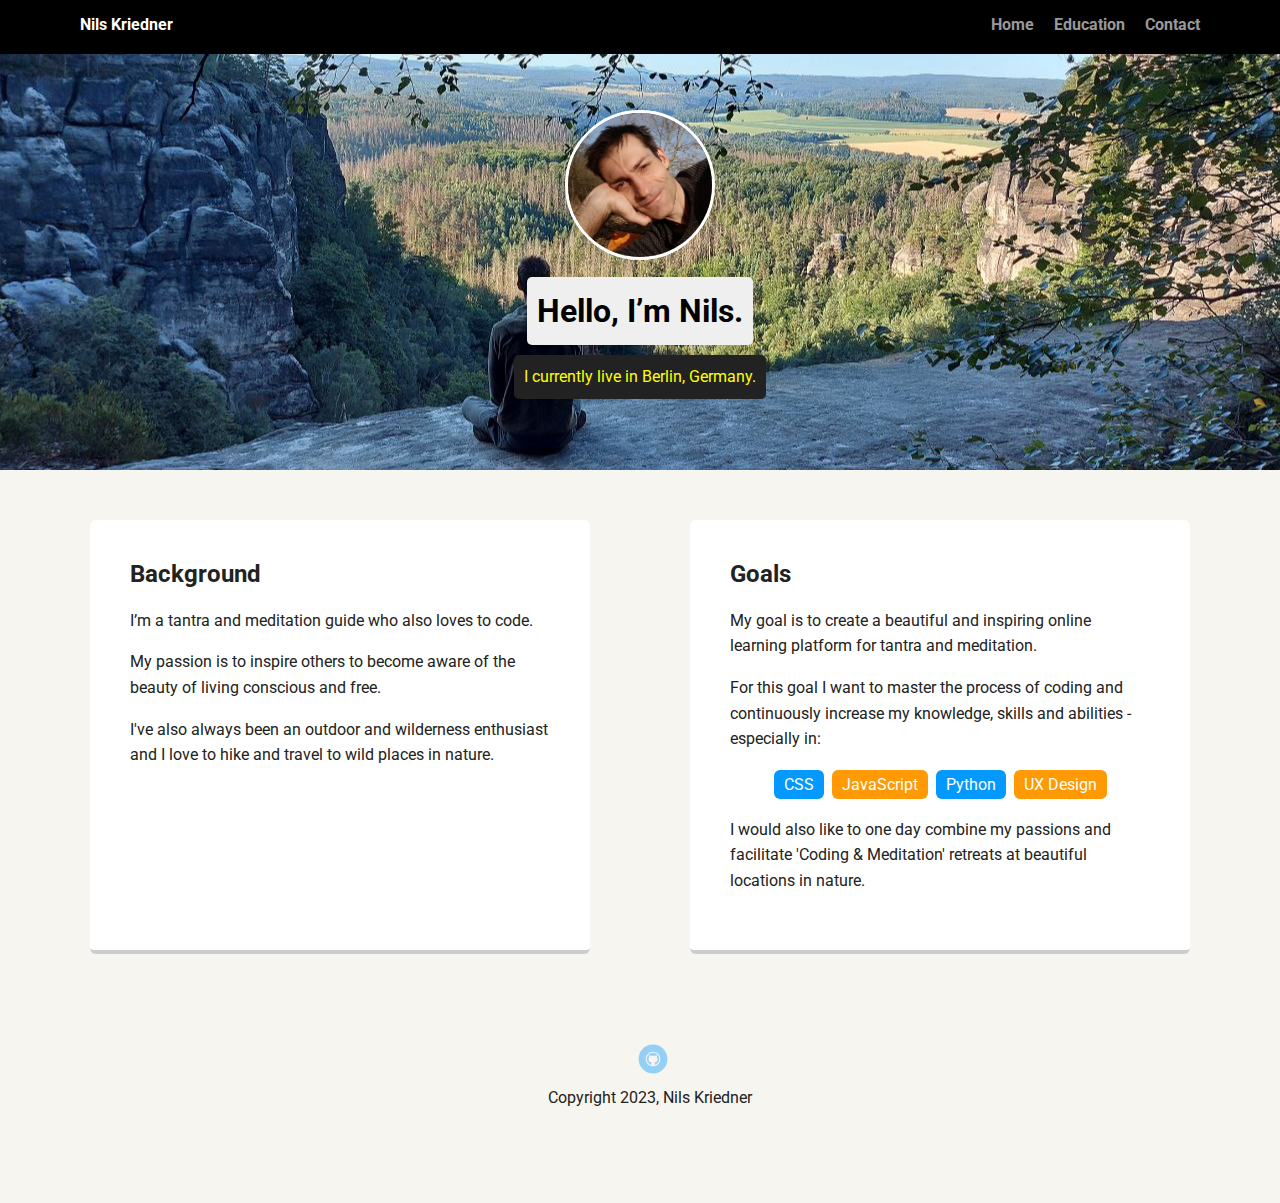
==== index.html @ cd1e2b6f "Correct and update text on all pages + restore a mistakenly deleted css rule for the github icon" ====
<!DOCTYPE html>
<html lang="en">
    <head>
        <meta charset="utf-8" />
        <title>Nils Kriedner's Profile | Home</title>
        <meta name="viewport" content="width=device-width, initial-scale=1.0" />
        <link rel="stylesheet" href="styles.css" />
        <link href="https://fonts.googleapis.com/css?family=Muli%7CRoboto:400,300,500,700,900" rel="stylesheet" />
    </head>
    <body>
        <div class="main-nav">
            <ul class="nav">
                <li class="name">Nils Kriedner</li>
                <li><a href="#">Home</a></li>
                <li><a href="education.html">Education</a></li>
                <li><a href="contact.html">Contact</a></li>
            </ul>
        </div>

        <header>
            <img src="images/nils-kriedner.jpg" alt="Photo of Nils Kriedner" class="profile-image" />
            <h1 class="tag name">Hello, I’m Nils.</h1>
            <p class="tag location">I currently live in Berlin, Germany.</p>
        </header>

        <main class="flex">
            <div class="card">
                <h2>Background</h2>
                <p>I’m a tantra and meditation guide who also loves to code.</p>
                <p>My passion is to inspire others to become aware of the beauty of living conscious and free.</p>
                <p>
                    I've also always been an outdoor and wilderness enthusiast and I love to hike and travel to wild
                    places in nature.
                </p>
            </div>

            <div class="card">
                <h2>Goals</h2>
                <p>
                    My goal is to create a beautiful and inspiring online learning platform for tantra and meditation.
                </p>
                <p>
                    For this goal I want to master the process of coding and continuously increase my knowledge, skills
                    and abilities - especially in:
                </p>
                <ul class="skills">
                    <li>CSS</li>
                    <li>JavaScript</li>
                    <li>Python</li>
                    <li>UX Design</li>
                </ul>
                <p>
                    I would also like to one day combine my passions and facilitate 'Coding & Meditation' retreats at
                    beautiful locations in nature.
                </p>
            </div>
        </main>
        <footer>
            <ul>
                <li><a href="https://github.com/nkriedner" class="social github" target="_blank">Github</a></li>
            </ul>
            <p class="copyright">Copyright 2023, Nils Kriedner</p>
        </footer>
    </body>
</html>
---- styles.css ----
/* Global Layout Set-up */
* {
    box-sizing: border-box;
}

body {
    margin: 0;
    padding: 0;
    text-align: center;
    font-family: "Roboto", sans-serif;
    color: #222;
    background: #f7f5f0;
}
/* Link Styles */

a {
    text-decoration: none;
    color: #999;
}
a:hover {
    color: #6633ff;
}

/* Section Styles */

.main-nav {
    width: 100%;
    background: black;
    min-height: 30px;
    padding: 10px;
    position: fixed;
    text-align: center;
}
.nav {
    display: flex;
    justify-content: space-around;
    font-weight: 700;
    list-style-type: none;
    margin: 0 auto;
    padding: 0;
}

.nav .name {
    display: block;
    margin-right: auto;
    color: white;
}
.nav li {
    padding: 5px 10px 10px 10px;
}
.nav a {
    transition: all 0.5s;
}
.nav a:hover {
    color: white;
}

header {
    text-align: center;
    background: url("images/saxonian-suisse.jpg") no-repeat center center;
    background-size: cover;
    overflow: hidden;
    padding-top: 60px;
}
header {
    line-height: 1.5;
}
header .profile-image {
    margin-top: 50px;
    width: 150px;
    height: 150px;
    border-radius: 50%;
    border: 3px solid white;
    transition: all 0.5s;
}
header .profile-image:hover {
    transform: scale(1.2) rotate(5deg);
}
.tag {
    background-color: #efefef;
    color: black;
    padding: 10px;
    border-radius: 5px;
    display: table;
    margin: 10px auto;
}
.location {
    background-color: #222;
    color: yellow;
}
.card {
    margin: 30px;
    padding: 20px 40px 40px;
    max-width: 500px;
    text-align: left;
    background: #fff;
    border-bottom: 4px solid #ccc;
    border-radius: 6px;
    transition: all 0.5s;
}
.card:hover {
    border-color: #ff99ff;
}

ul.skills {
    padding: 0;
    text-align: center;
}

.skills li {
    border-radius: 6px;
    display: inline-block;
    background: #ff9904;
    color: white;
    padding: 5px 10px;
    margin: 2px;
}

.skills li:nth-child(odd) {
    background: #0399ff;
}

footer {
    width: 100%;
    min-height: 30px;
    padding: 20px 0 40px 20px;
}

footer .copyright {
    top: -8px;
    font-size: 0.75em;
}

footer ul {
    list-style-type: none;
    margin: 0;
    padding: 0;
}

footer ul li {
    display: inline-block;
}

a.social {
    display: inline-block;
    text-indent: -9999px;
    margin-left: 5px;
    width: 30px;
    height: 30px;
    background-size: 30px 30px;
    opacity: 0.4;
    transition: all 0.5s;
}
/* a.twitter {
    background-image: url(images/twitter.svg);
}
a.linkedin {
    background-image: url(images/linkedin.svg);
}
a.github {
    background-image: url(images/github.svg);
} */
a.social:hover {
    opacity: 1;
}
a.github {
    background-image: url(images/github.svg);
}
a.social:hover {
    opacity: 1;
}
.clearfix {
    clear: both;
}
.clearfix {
    clear: both;
}

/* Styles for larger screens */
@media screen and (min-width: 720px) {
    .flex {
        display: -ms-flexbox; /* TWEENER - IE 10 */
        display: flex;
        max-width: 1200px;
        -ms-flex-pack: distribute;
        justify-content: space-around;
        margin: 0 auto;
    }

    header {
        min-height: 470px;
    }

    .nav {
        max-width: 1200px;
        padding: 0 30px;
    }

    main {
        padding-top: 20px;
    }

    main p {
        line-height: 1.6em;
    }

    footer {
        font-size: 1.3em;
        max-width: 1200px;
        margin: 40px auto;
    }
}

/* My Styles */
.img-center-container {
    display: flex;
    justify-content: center;
    align-items: center;
}

.card img {
    width: 60%;
    margin: 1rem 0;
}

.center-align {
    text-align: center;
}

ul.bio li {
    margin-bottom: 1rem;
}
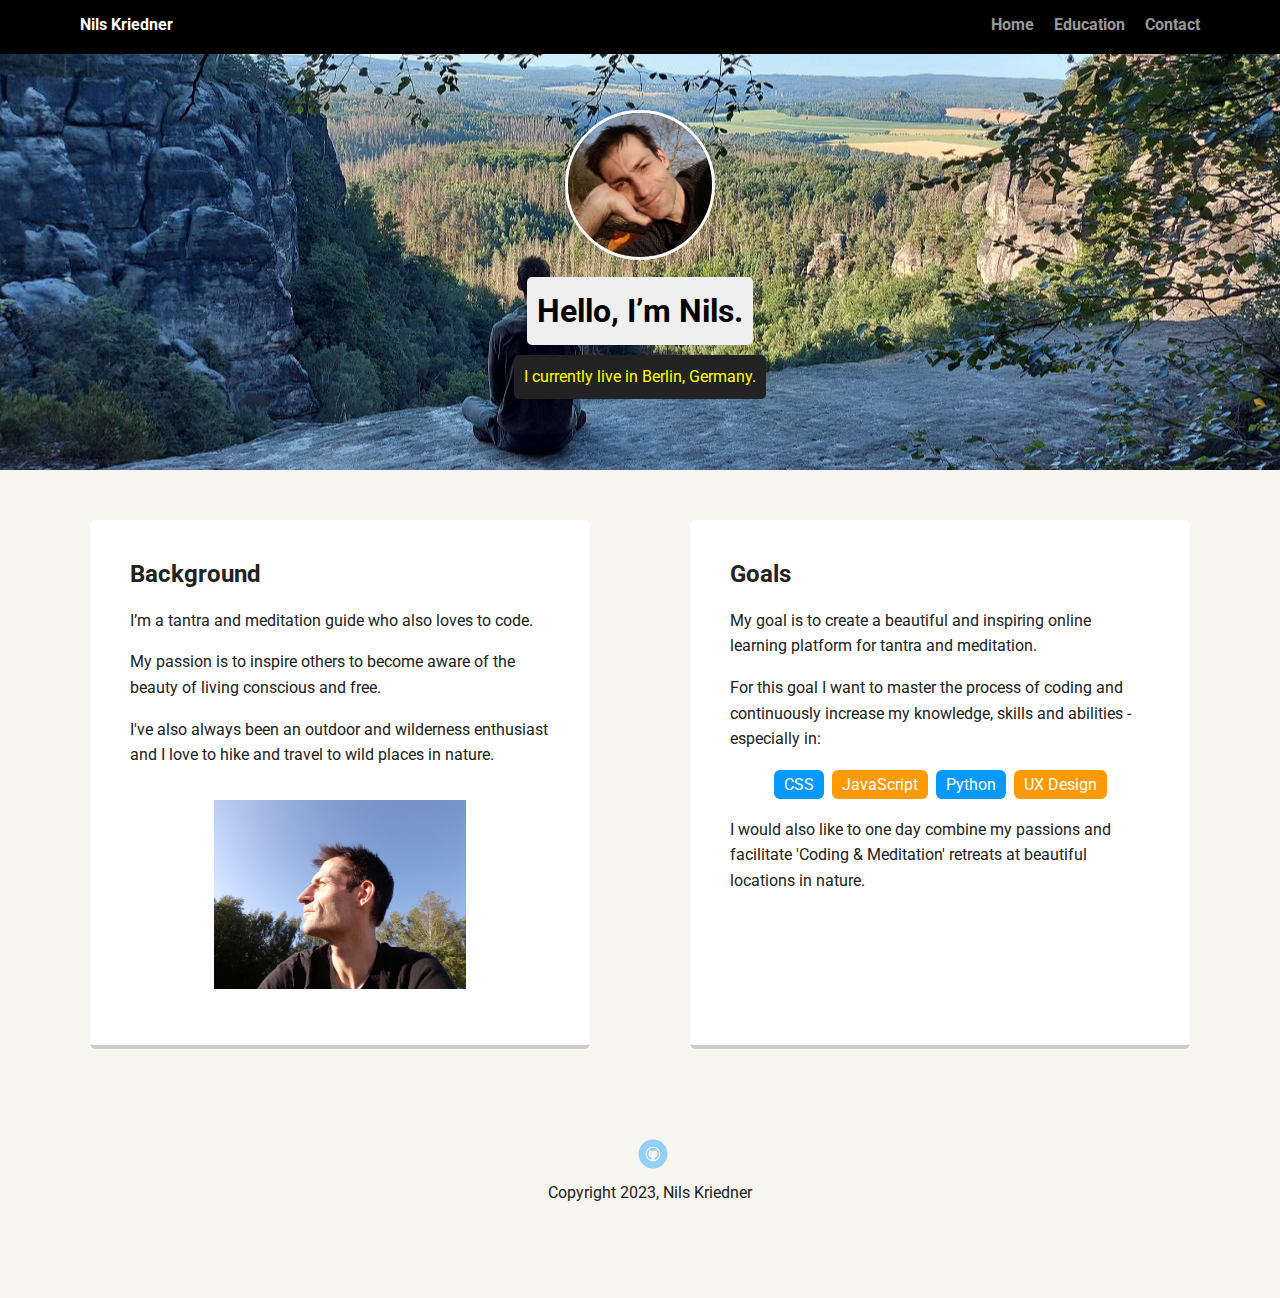
==== commit acadb51a: "Add another nature image to start page + add alt description to image on education page" ====
--- a/index.html
+++ b/index.html
@@ -32,6 +32,9 @@
                     I've also always been an outdoor and wilderness enthusiast and I love to hike and travel to wild
                     places in nature.
                 </p>
+                <div class="img-center-container">
+                    <img src="images/nils-in-nature.jpeg" alt="nils in nature" />
+                </div>
             </div>
 
             <div class="card">
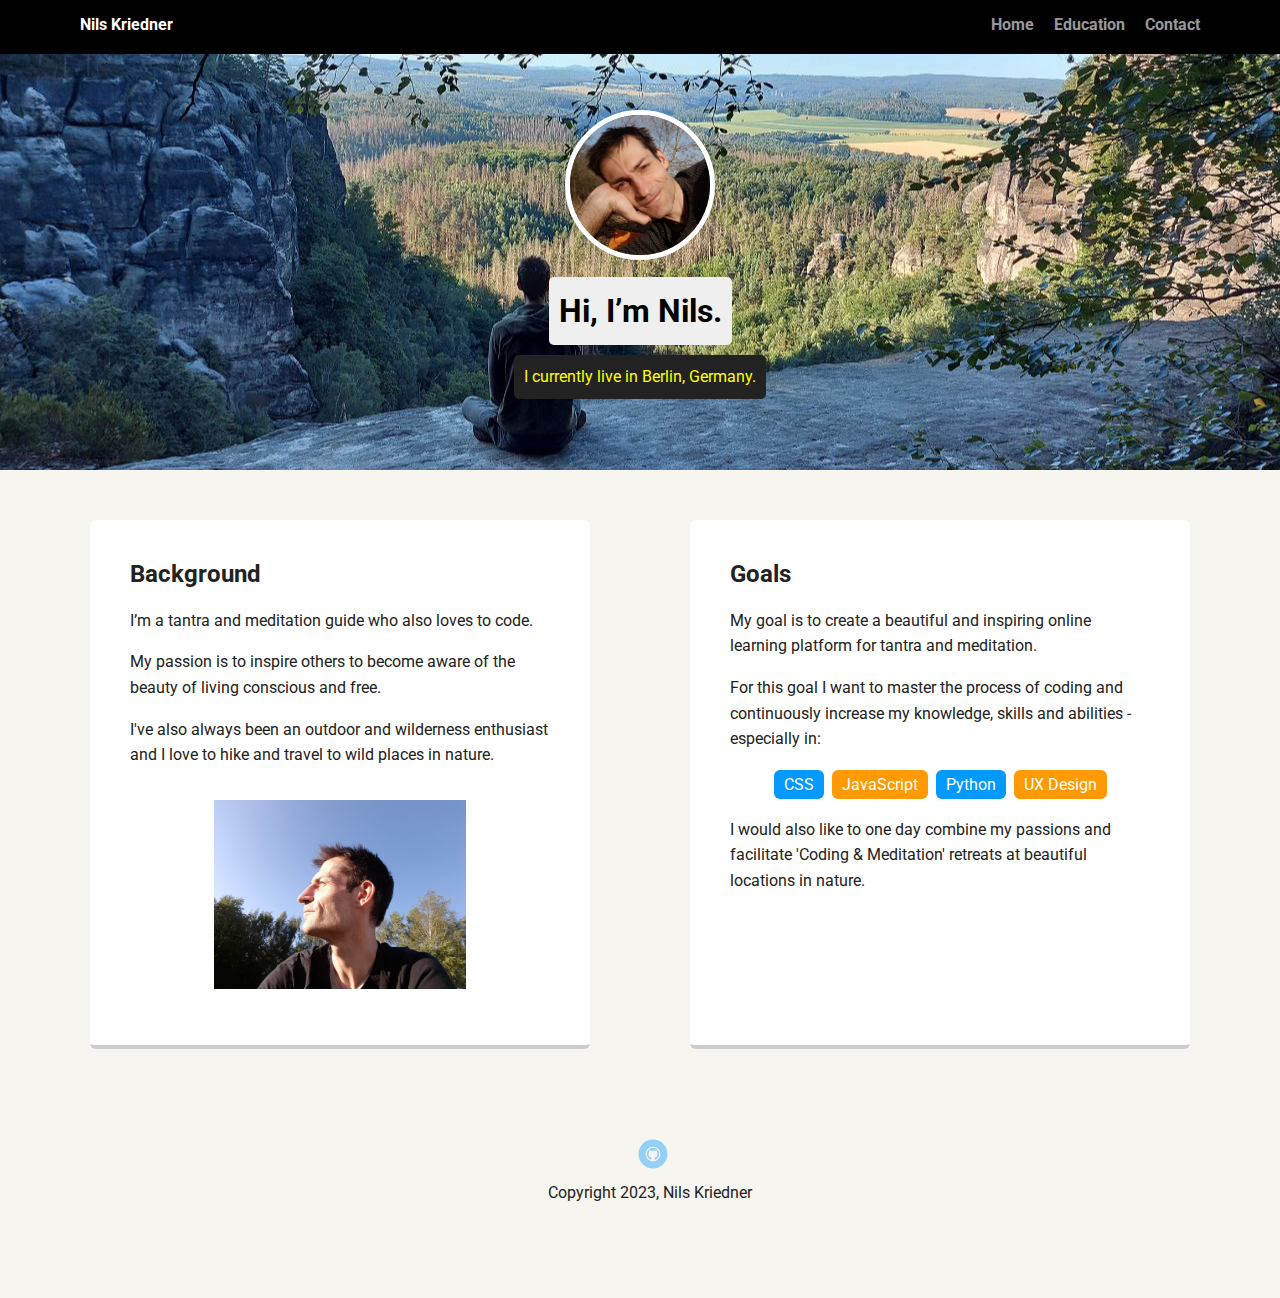
==== commit e13eca60: "Update text in h1 on index.html and education.html" ====
--- a/index.html
+++ b/index.html
@@ -19,7 +19,7 @@
 
         <header>
             <img src="images/nils-kriedner.jpg" alt="Photo of Nils Kriedner" class="profile-image" />
-            <h1 class="tag name">Hello, I’m Nils.</h1>
+            <h1 class="tag name">Hi, I’m Nils.</h1>
             <p class="tag location">I currently live in Berlin, Germany.</p>
         </header>
 
--- a/styles.css
+++ b/styles.css
@@ -70,11 +70,11 @@
     width: 150px;
     height: 150px;
     border-radius: 50%;
-    border: 3px solid white;
-    transition: all 0.5s;
+    border: 5px solid white; /* changed the thickness of the border */
+    transition: all 0.6s; /* changed the duration */
 }
 header .profile-image:hover {
-    transform: scale(1.2) rotate(5deg);
+    transform: scale(1.1) rotate(4deg); /* changed the scale and rotate ratio */
 }
 .tag {
     background-color: #efefef;
@@ -151,18 +151,15 @@
     opacity: 0.4;
     transition: all 0.5s;
 }
+a.social:hover {
+    opacity: 1;
+}
 /* a.twitter {
     background-image: url(images/twitter.svg);
 }
 a.linkedin {
     background-image: url(images/linkedin.svg);
-}
-a.github {
-    background-image: url(images/github.svg);
 } */
-a.social:hover {
-    opacity: 1;
-}
 a.github {
     background-image: url(images/github.svg);
 }
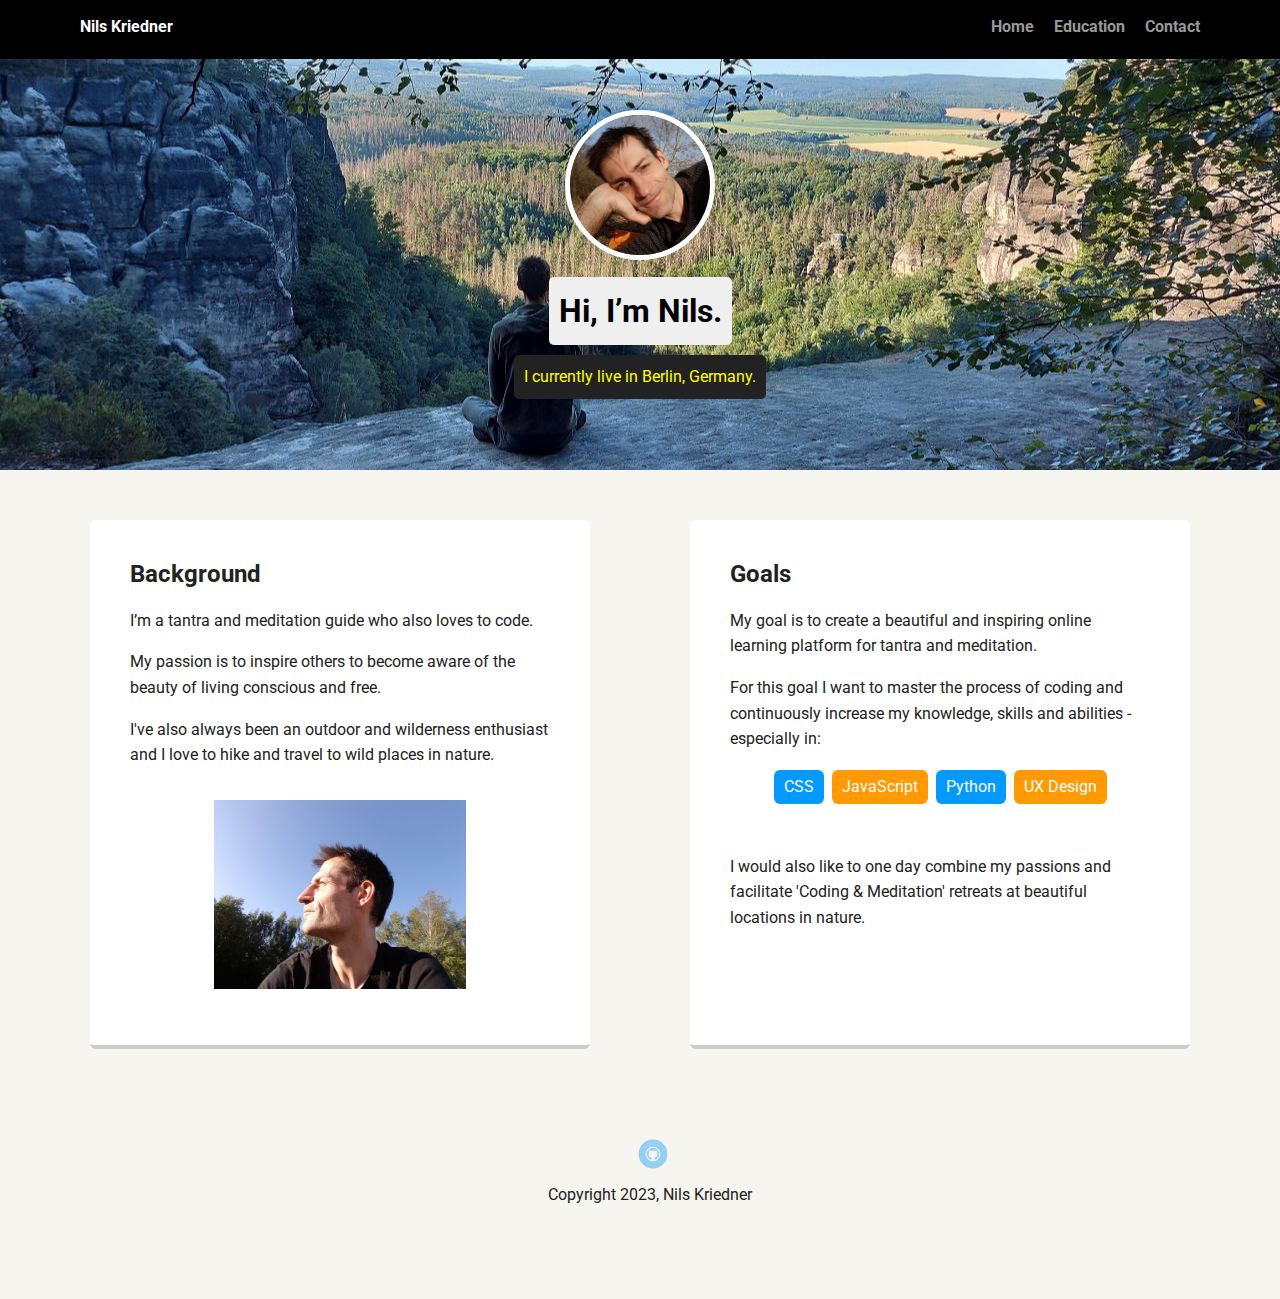
==== commit 023b6f01: "Update minor design and content aspects" ====
--- a/index.html
+++ b/index.html
@@ -8,14 +8,14 @@
         <link href="https://fonts.googleapis.com/css?family=Muli%7CRoboto:400,300,500,700,900" rel="stylesheet" />
     </head>
     <body>
-        <div class="main-nav">
+        <nav class="main-nav">
             <ul class="nav">
                 <li class="name">Nils Kriedner</li>
                 <li><a href="#">Home</a></li>
                 <li><a href="education.html">Education</a></li>
                 <li><a href="contact.html">Contact</a></li>
             </ul>
-        </div>
+        </nav>
 
         <header>
             <img src="images/nils-kriedner.jpg" alt="Photo of Nils Kriedner" class="profile-image" />
@@ -24,7 +24,7 @@
         </header>
 
         <main class="flex">
-            <div class="card">
+            <section class="card">
                 <h2>Background</h2>
                 <p>I’m a tantra and meditation guide who also loves to code.</p>
                 <p>My passion is to inspire others to become aware of the beauty of living conscious and free.</p>
@@ -35,9 +35,9 @@
                 <div class="img-center-container">
                     <img src="images/nils-in-nature.jpeg" alt="nils in nature" />
                 </div>
-            </div>
+            </section>
 
-            <div class="card">
+            <section class="card">
                 <h2>Goals</h2>
                 <p>
                     My goal is to create a beautiful and inspiring online learning platform for tantra and meditation.
@@ -52,11 +52,11 @@
                     <li>Python</li>
                     <li>UX Design</li>
                 </ul>
-                <p>
+                <p class="margin-top-1">
                     I would also like to one day combine my passions and facilitate 'Coding & Meditation' retreats at
                     beautiful locations in nature.
                 </p>
-            </div>
+            </section>
         </main>
         <footer>
             <ul>
--- a/styles.css
+++ b/styles.css
@@ -154,12 +154,6 @@
 a.social:hover {
     opacity: 1;
 }
-/* a.twitter {
-    background-image: url(images/twitter.svg);
-}
-a.linkedin {
-    background-image: url(images/linkedin.svg);
-} */
 a.github {
     background-image: url(images/github.svg);
 }
@@ -209,6 +203,15 @@
 }
 
 /* My Styles */
+li {
+    line-height: 1.5;
+}
+address {
+    line-height: 1.5;
+    font-weight: bold;
+    margin-bottom: 3rem;
+}
+
 .img-center-container {
     display: flex;
     justify-content: center;
@@ -224,6 +227,10 @@
     text-align: center;
 }
 
+.margin-top-1 {
+    margin-top: 3rem;
+}
+
 ul.bio li {
     margin-bottom: 1rem;
 }
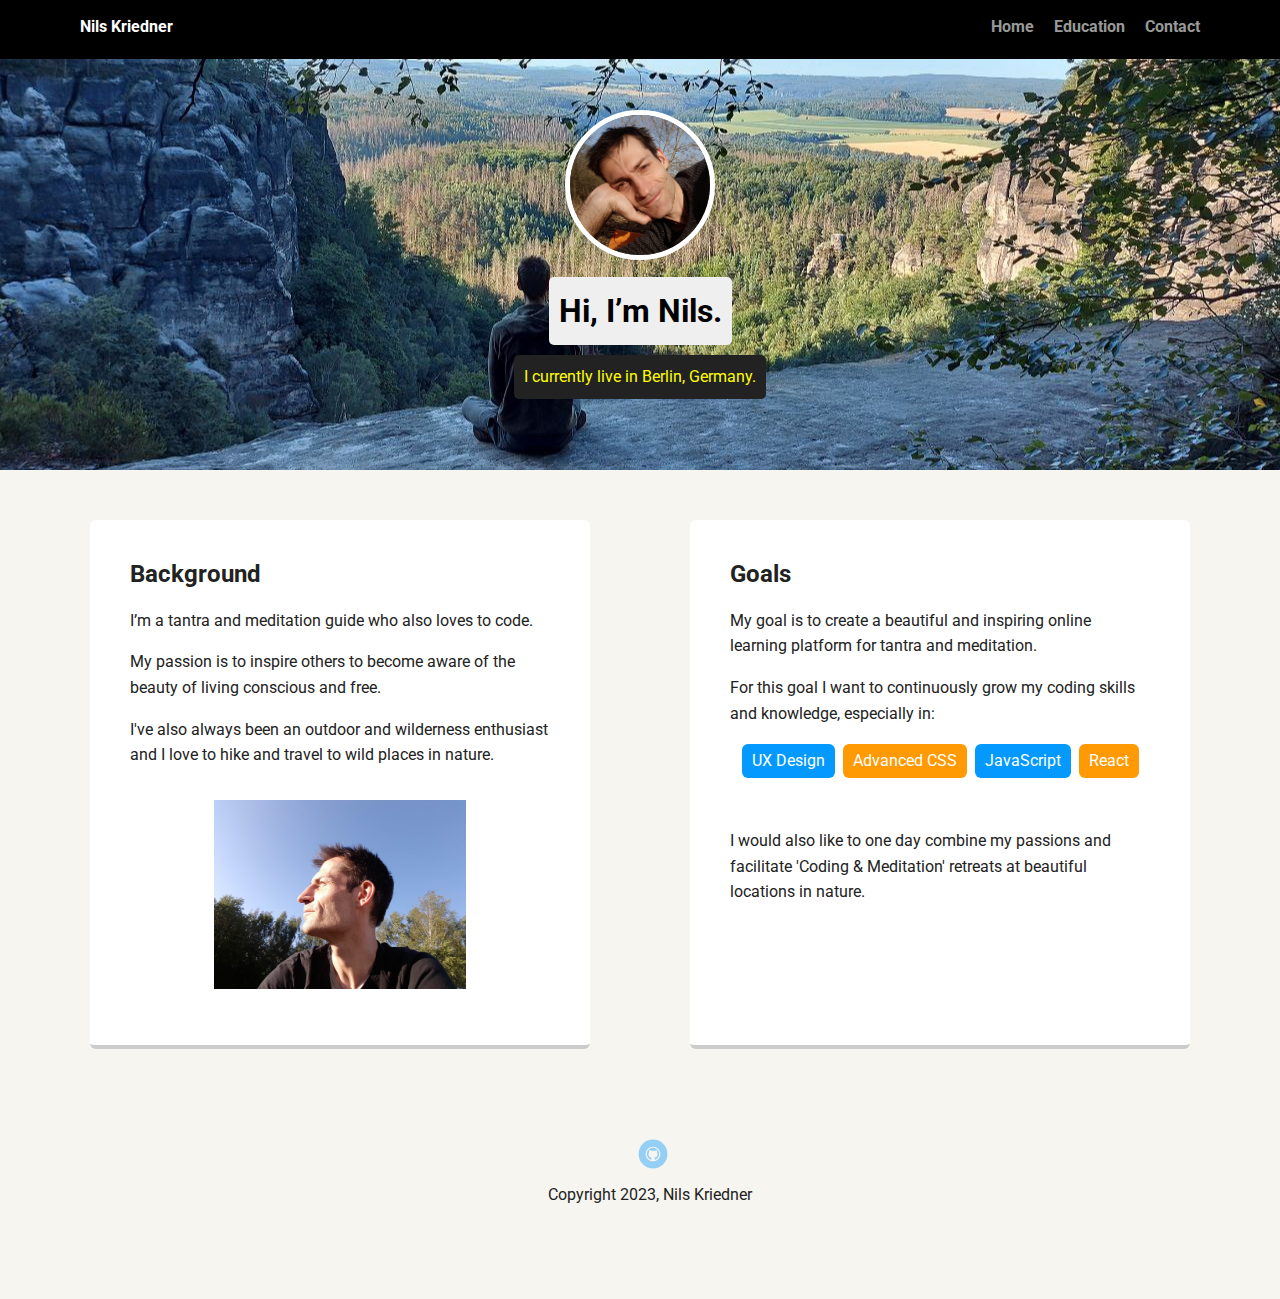
==== commit 3f2026fa: "Update some more minor content in index.html" ====
--- a/index.html
+++ b/index.html
@@ -42,15 +42,12 @@
                 <p>
                     My goal is to create a beautiful and inspiring online learning platform for tantra and meditation.
                 </p>
-                <p>
-                    For this goal I want to master the process of coding and continuously increase my knowledge, skills
-                    and abilities - especially in:
-                </p>
+                <p>For this goal I want to continuously grow my coding skills and knowledge, especially in:</p>
                 <ul class="skills">
-                    <li>CSS</li>
+                    <li>UX Design</li>
+                    <li>Advanced CSS</li>
                     <li>JavaScript</li>
-                    <li>Python</li>
-                    <li>UX Design</li>
+                    <li>React</li>
                 </ul>
                 <p class="margin-top-1">
                     I would also like to one day combine my passions and facilitate 'Coding & Meditation' retreats at
